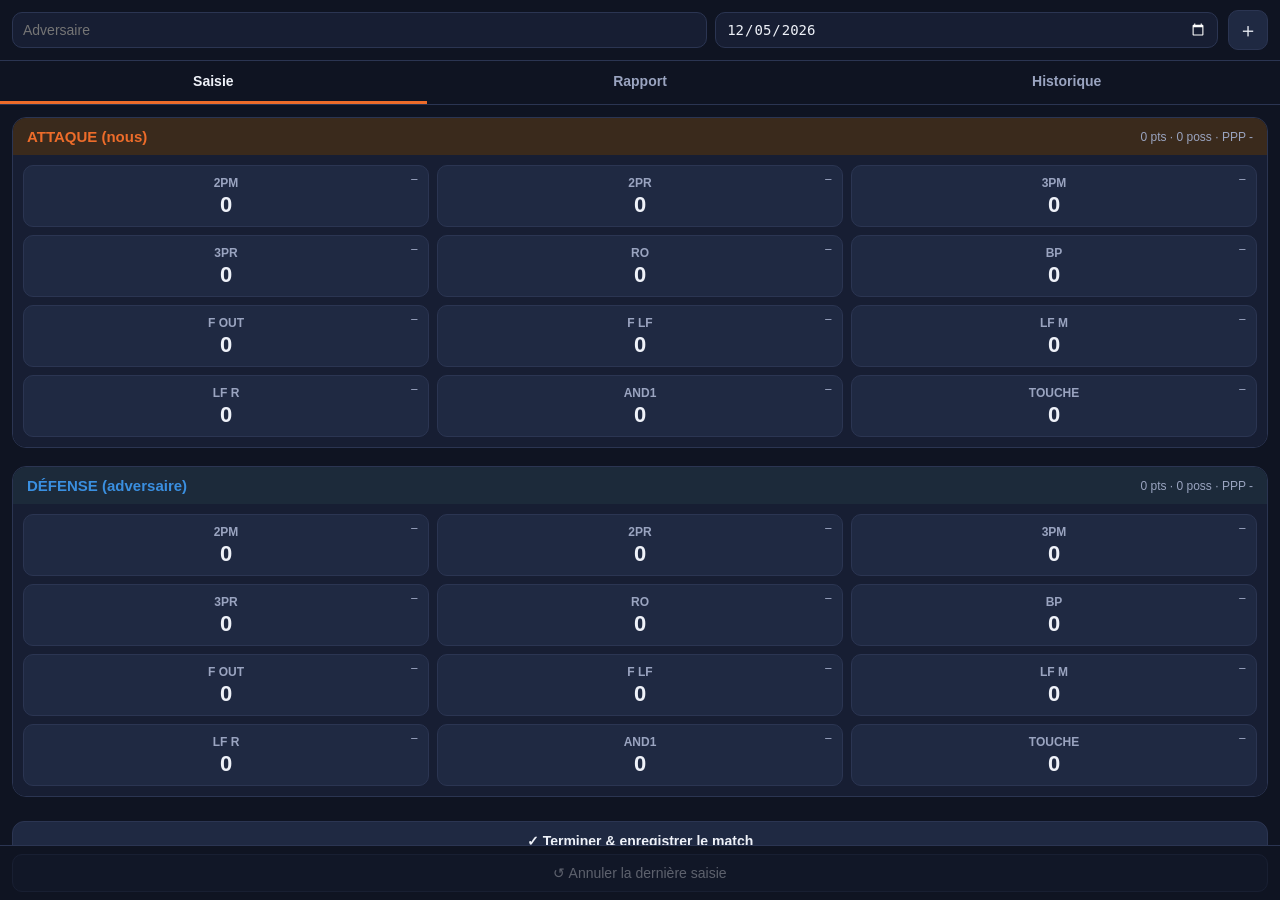
==== stats-match-pwa/index.html @ 960168a1 "Ajoute la PWA Stats Match (saisie live + rapport basket) Application web installable, indépendante d" ====
<!doctype html>
<html lang="fr">
<head>
  <meta charset="utf-8" />
  <meta name="viewport" content="width=device-width, initial-scale=1, viewport-fit=cover, maximum-scale=1" />
  <meta name="theme-color" content="#12182b" />
  <title>Stats Match</title>
  <link rel="manifest" href="manifest.webmanifest" />
  <link rel="icon" href="icons/icon-192.png" />
  <link rel="apple-touch-icon" href="icons/icon-192.png" />
  <link rel="stylesheet" href="style.css" />
</head>
<body>
  <header class="topbar">
    <div class="match-info">
      <input id="opponent" type="text" placeholder="Adversaire" maxlength="40" />
      <input id="matchDate" type="date" />
    </div>
    <button id="newMatchBtn" class="icon-btn" title="Nouveau match">＋</button>
  </header>

  <nav class="tabs">
    <button class="tab-btn active" data-tab="saisie">Saisie</button>
    <button class="tab-btn" data-tab="rapport">Rapport</button>
    <button class="tab-btn" data-tab="historique">Historique</button>
  </nav>

  <main id="app"></main>

  <footer class="undo-bar">
    <button id="undoBtn" disabled>↺ Annuler la dernière saisie</button>
  </footer>

  <div id="toast" class="toast" hidden></div>

  <script src="app.js"></script>
</body>
</html>
---- stats-match-pwa/style.css ----
:root {
  --bg: #0f1422;
  --bg-elev: #171e33;
  --bg-elev-2: #1f2942;
  --border: #2b3552;
  --text: #eef1f8;
  --text-dim: #9aa4c0;
  --off: #ed6c2a;
  --off-dim: #3a2a1c;
  --def: #3a8fe0;
  --def-dim: #1c2a3a;
  --good: #3ecf6a;
  --bad: #e05a4e;
  --radius: 14px;
}

* { box-sizing: border-box; }

html, body {
  margin: 0;
  padding: 0;
  background: var(--bg);
  color: var(--text);
  font-family: -apple-system, BlinkMacSystemFont, "Segoe UI", Roboto, Helvetica, Arial, sans-serif;
  -webkit-tap-highlight-color: transparent;
  overscroll-behavior-y: contain;
}

body {
  display: flex;
  flex-direction: column;
  height: 100dvh;
  padding-top: env(safe-area-inset-top);
  padding-bottom: env(safe-area-inset-bottom);
}

button {
  font-family: inherit;
  cursor: pointer;
}

.topbar {
  display: flex;
  align-items: center;
  gap: 10px;
  padding: 10px 12px;
  border-bottom: 1px solid var(--border);
  flex-shrink: 0;
}

.match-info {
  display: flex;
  gap: 8px;
  flex: 1;
  min-width: 0;
}

.match-info input {
  background: var(--bg-elev);
  border: 1px solid var(--border);
  color: var(--text);
  border-radius: 10px;
  padding: 8px 10px;
  font-size: 14px;
  min-width: 0;
}

#opponent { flex: 1.4; }
#matchDate { flex: 1; color-scheme: dark; }

.icon-btn {
  background: var(--bg-elev-2);
  border: 1px solid var(--border);
  color: var(--text);
  width: 40px;
  height: 40px;
  border-radius: 10px;
  font-size: 20px;
  line-height: 1;
  flex-shrink: 0;
}

.tabs {
  display: flex;
  border-bottom: 1px solid var(--border);
  flex-shrink: 0;
}

.tab-btn {
  flex: 1;
  background: none;
  border: none;
  color: var(--text-dim);
  padding: 12px 4px;
  font-size: 14px;
  font-weight: 600;
  border-bottom: 3px solid transparent;
}

.tab-btn.active {
  color: var(--text);
  border-bottom-color: var(--off);
}

main#app {
  flex: 1;
  overflow-y: auto;
  padding: 12px 12px 16px;
  -webkit-overflow-scrolling: touch;
}

.undo-bar {
  flex-shrink: 0;
  padding: 8px 12px calc(8px + env(safe-area-inset-bottom));
  border-top: 1px solid var(--border);
  background: var(--bg);
}

.undo-bar button {
  width: 100%;
  padding: 10px;
  border-radius: 10px;
  border: 1px solid var(--border);
  background: var(--bg-elev);
  color: var(--text);
  font-size: 14px;
}

.undo-bar button:disabled {
  opacity: 0.35;
}

/* Saisie */
.side-block {
  margin-bottom: 18px;
  border-radius: var(--radius);
  overflow: hidden;
  border: 1px solid var(--border);
}

.side-header {
  display: flex;
  justify-content: space-between;
  align-items: center;
  padding: 10px 14px;
  font-weight: 700;
  font-size: 15px;
}

.side-block.off .side-header { background: var(--off-dim); color: var(--off); }
.side-block.def .side-header { background: var(--def-dim); color: var(--def); }

.side-header .summary {
  font-weight: 500;
  font-size: 12px;
  color: var(--text-dim);
}

.stat-grid {
  display: grid;
  grid-template-columns: repeat(3, 1fr);
  gap: 8px;
  padding: 10px;
  background: var(--bg-elev);
}

.stat-btn {
  position: relative;
  background: var(--bg-elev-2);
  border: 1px solid var(--border);
  border-radius: 10px;
  padding: 10px 4px 8px;
  min-height: 62px;
  color: var(--text);
  display: flex;
  flex-direction: column;
  align-items: center;
  justify-content: center;
  gap: 2px;
  user-select: none;
}

.stat-btn:active {
  transform: scale(0.96);
  background: var(--bg-elev);
}

.stat-btn .short {
  font-size: 12px;
  font-weight: 700;
  color: var(--text-dim);
}

.stat-btn .count {
  font-size: 22px;
  font-weight: 700;
}

.stat-btn .minus {
  position: absolute;
  top: 2px;
  right: 4px;
  font-size: 13px;
  color: var(--text-dim);
  padding: 4px 6px;
}

/* Rapport */
.report-section {
  margin-bottom: 18px;
}

.report-section h3 {
  font-size: 13px;
  text-transform: uppercase;
  letter-spacing: 0.04em;
  color: var(--text-dim);
  margin: 0 0 8px;
}

.compare-row {
  display: flex;
  align-items: center;
  gap: 10px;
  padding: 8px 0;
  border-bottom: 1px solid var(--border);
}

.compare-row .val {
  width: 56px;
  text-align: center;
  font-weight: 700;
  font-size: 14px;
}

.compare-row .val.off { color: var(--off); }
.compare-row .val.def { color: var(--def); }

.compare-row .label {
  flex: 1;
  text-align: center;
  font-size: 12px;
  color: var(--text-dim);
}

.bar-track {
  flex: 1;
  height: 8px;
  border-radius: 4px;
  background: var(--bg-elev-2);
  overflow: hidden;
  display: flex;
}
.bar-track .off-fill { background: var(--off); height: 100%; }

.stat-cards {
  display: grid;
  grid-template-columns: 1fr 1fr;
  gap: 10px;
}

.stat-card {
  background: var(--bg-elev);
  border: 1px solid var(--border);
  border-radius: var(--radius);
  padding: 12px;
}

.stat-card .title {
  font-size: 12px;
  color: var(--text-dim);
  margin-bottom: 6px;
}

.stat-card .big {
  font-size: 26px;
  font-weight: 700;
}

.table {
  width: 100%;
  border-collapse: collapse;
  font-size: 13px;
}

.table th, .table td {
  text-align: center;
  padding: 8px 4px;
  border-bottom: 1px solid var(--border);
}

.table th:first-child, .table td:first-child {
  text-align: left;
  color: var(--text-dim);
}

.table th { color: var(--text-dim); font-weight: 600; font-size: 11px; text-transform: uppercase; }

/* Historique */
.history-item {
  display: flex;
  justify-content: space-between;
  align-items: center;
  gap: 10px;
  padding: 12px;
  border: 1px solid var(--border);
  border-radius: var(--radius);
  margin-bottom: 10px;
  background: var(--bg-elev);
}

.history-item .meta { display: flex; flex-direction: column; gap: 2px; }
.history-item .meta .opp { font-weight: 700; }
.history-item .meta .date { font-size: 12px; color: var(--text-dim); }
.history-item .score { font-weight: 700; font-size: 16px; }
.history-item .score .off { color: var(--off); }
.history-item .score .def { color: var(--def); }

.history-actions { display: flex; gap: 6px; }
.history-actions button {
  background: var(--bg-elev-2);
  border: 1px solid var(--border);
  color: var(--text);
  border-radius: 8px;
  padding: 6px 10px;
  font-size: 12px;
}

.empty-state {
  color: var(--text-dim);
  text-align: center;
  padding: 40px 20px;
  font-size: 14px;
}

.toast {
  position: fixed;
  bottom: calc(70px + env(safe-area-inset-bottom));
  left: 50%;
  transform: translateX(-50%);
  background: var(--bg-elev-2);
  border: 1px solid var(--border);
  color: var(--text);
  padding: 10px 16px;
  border-radius: 10px;
  font-size: 13px;
  z-index: 20;
  box-shadow: 0 6px 20px rgba(0,0,0,0.4);
}
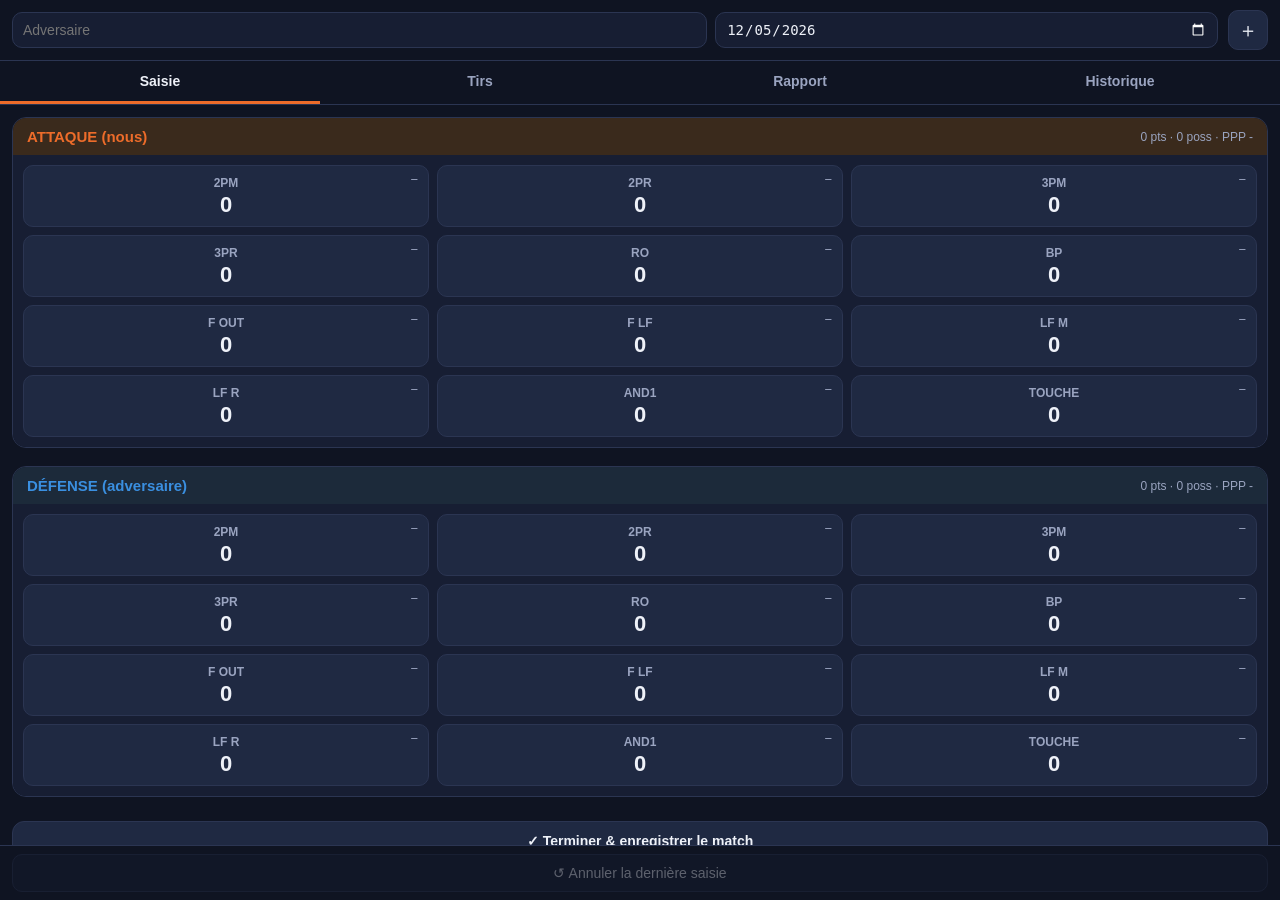
==== commit 1482acb3: "Ajoute la carte des tirs (demi-terrain FIBA) et le rapport par zone Nouvel onglet Tirs : on touche l" ====
--- a/stats-match-pwa/index.html
+++ b/stats-match-pwa/index.html
@@ -21,6 +21,7 @@
 
   <nav class="tabs">
     <button class="tab-btn active" data-tab="saisie">Saisie</button>
+    <button class="tab-btn" data-tab="tirs">Tirs</button>
     <button class="tab-btn" data-tab="rapport">Rapport</button>
     <button class="tab-btn" data-tab="historique">Historique</button>
   </nav>
--- a/stats-match-pwa/style.css
+++ b/stats-match-pwa/style.css
@@ -12,6 +12,8 @@
   --good: #3ecf6a;
   --bad: #e05a4e;
   --radius: 14px;
+  --court-bg: #1a2238;
+  --court-line: #8d97b5;
 }
 
 * { box-sizing: border-box; }
@@ -218,40 +220,64 @@
   margin: 0 0 8px;
 }
 
-.compare-row {
+.compare-stat {
+  padding: 10px 0;
+  border-bottom: 1px solid var(--border);
+}
+
+.compare-stat h4 {
+  margin: 0 0 8px;
+  font-size: 12px;
+  font-weight: 600;
+  text-transform: uppercase;
+  letter-spacing: 0.03em;
+  color: var(--text-dim);
+}
+
+.gauge-row {
   display: flex;
   align-items: center;
-  gap: 10px;
-  padding: 8px 0;
-  border-bottom: 1px solid var(--border);
-}
-
-.compare-row .val {
-  width: 56px;
-  text-align: center;
-  font-weight: 700;
-  font-size: 14px;
-}
-
-.compare-row .val.off { color: var(--off); }
-.compare-row .val.def { color: var(--def); }
-
-.compare-row .label {
+  gap: 8px;
+}
+
+.gauge-row + .gauge-row {
+  margin-top: 5px;
+}
+
+.gauge-label {
+  width: 36px;
+  flex-shrink: 0;
+  font-size: 11px;
+  font-weight: 600;
+  color: var(--text-dim);
+}
+
+.gauge-track {
   flex: 1;
-  text-align: center;
-  font-size: 12px;
-  color: var(--text-dim);
-}
-
-.bar-track {
-  flex: 1;
-  height: 8px;
-  border-radius: 4px;
+  height: 10px;
+  border-radius: 5px;
   background: var(--bg-elev-2);
   overflow: hidden;
-  display: flex;
-}
-.bar-track .off-fill { background: var(--off); height: 100%; }
+}
+
+.gauge-fill {
+  height: 100%;
+  border-radius: 5px;
+}
+
+.gauge-fill.off { background: var(--off); }
+.gauge-fill.def { background: var(--def); }
+
+.gauge-val {
+  width: 52px;
+  flex-shrink: 0;
+  text-align: right;
+  font-weight: 700;
+  font-size: 13px;
+}
+
+.gauge-val.off { color: var(--off); }
+.gauge-val.def { color: var(--def); }
 
 .stat-cards {
   display: grid;
@@ -347,3 +373,77 @@
   z-index: 20;
   box-shadow: 0 6px 20px rgba(0,0,0,0.4);
 }
+
+/* Export PDF (impression) */
+.print-header {
+  display: none;
+}
+
+@media print {
+  :root {
+    --court-bg: #ffffff;
+    --court-line: #555a6e;
+    --bg: #ffffff;
+    --bg-elev: #f5f5f7;
+    --bg-elev-2: #ececee;
+    --border: #d6d6da;
+    --text: #111318;
+    --text-dim: #55586a;
+  }
+
+  body {
+    height: auto;
+  }
+
+  .topbar,
+  .tabs,
+  .undo-bar,
+  .toast,
+  .no-print {
+    display: none !important;
+  }
+
+  main#app {
+    overflow: visible;
+    padding: 0;
+  }
+
+  .print-header {
+    display: block;
+    margin-bottom: 16px;
+  }
+
+  .print-header h1 {
+    font-size: 18px;
+    margin: 0 0 4px;
+  }
+
+  .print-header .sub {
+    font-size: 12px;
+    color: var(--text-dim);
+  }
+
+  .report-section,
+  .stat-card,
+  .side-block,
+  table {
+    break-inside: avoid;
+  }
+
+  .gauge-track {
+    background: var(--bg-elev-2);
+  }
+}
+
+/* Carte des tirs */
+.court { width: 100%; height: auto; display: block; border-radius: 10px; touch-action: manipulation; }
+.hint { color: var(--text-dim); font-size: 12px; margin: 8px 0; text-align: center; }
+.seg { display: flex; gap: 8px; }
+.seg-btn { flex: 1; padding: 10px; border-radius: 10px; border: 1px solid var(--border); background: var(--bg-elev); color: var(--text-dim); font-weight: 700; font-size: 14px; }
+.seg-btn.active.off { background: var(--off-dim); color: var(--off); border-color: var(--off); }
+.seg-btn.active.def { background: var(--def-dim); color: var(--def); border-color: var(--def); }
+.shot-actions { display: flex; gap: 10px; margin-top: 10px; }
+.shot-btn { flex: 1; padding: 14px; border-radius: 12px; border: 1px solid var(--border); font-size: 16px; font-weight: 700; color: var(--text); background: var(--bg-elev-2); }
+.shot-btn.made:not(:disabled) { background: #1d3d2a; border-color: var(--good); color: var(--good); }
+.shot-btn.miss:not(:disabled) { background: #3d201d; border-color: var(--bad); color: var(--bad); }
+.shot-btn:disabled { opacity: 0.35; }
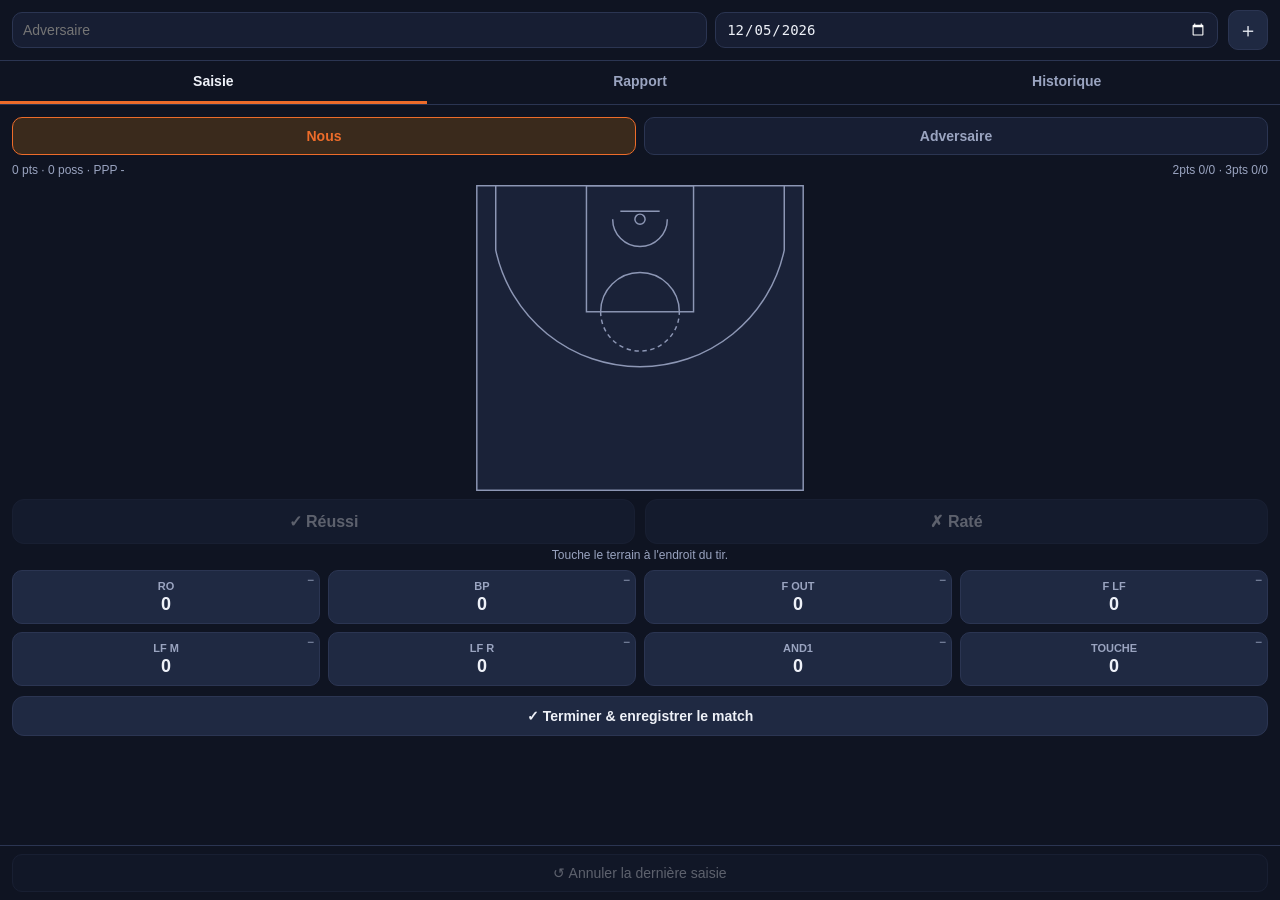
==== commit 24f71b5b: "Fusionne la saisie et la carte des tirs sur un seul ecran Les tirs se placent desormais directement " ====
--- a/stats-match-pwa/index.html
+++ b/stats-match-pwa/index.html
@@ -21,7 +21,6 @@
 
   <nav class="tabs">
     <button class="tab-btn active" data-tab="saisie">Saisie</button>
-    <button class="tab-btn" data-tab="tirs">Tirs</button>
     <button class="tab-btn" data-tab="rapport">Rapport</button>
     <button class="tab-btn" data-tab="historique">Historique</button>
   </nav>
--- a/stats-match-pwa/style.css
+++ b/stats-match-pwa/style.css
@@ -447,3 +447,15 @@
 .shot-btn.made:not(:disabled) { background: #1d3d2a; border-color: var(--good); color: var(--good); }
 .shot-btn.miss:not(:disabled) { background: #3d201d; border-color: var(--bad); color: var(--bad); }
 .shot-btn:disabled { opacity: 0.35; }
+
+/* Saisie fusionnée : terrain + stats */
+.shot-summary { display: flex; justify-content: space-between; gap: 8px; margin: 8px 0; font-size: 12px; color: var(--text-dim); }
+.court { max-height: 34dvh; margin: 0 auto; }
+#app .stat-grid { grid-template-columns: repeat(4, 1fr); padding: 0; background: none; }
+#app .stat-btn { min-height: 54px; padding: 6px 2px; }
+#app .stat-btn .count { font-size: 18px; }
+.shot-actions { margin-top: 8px; }
+.shot-btn { padding: 12px; }
+.hint { margin: 4px 0 8px; }
+#app .stat-btn .minus { top: 0; right: 1px; padding: 2px 4px; font-size: 12px; }
+#app .stat-btn .short { font-size: 11px; }
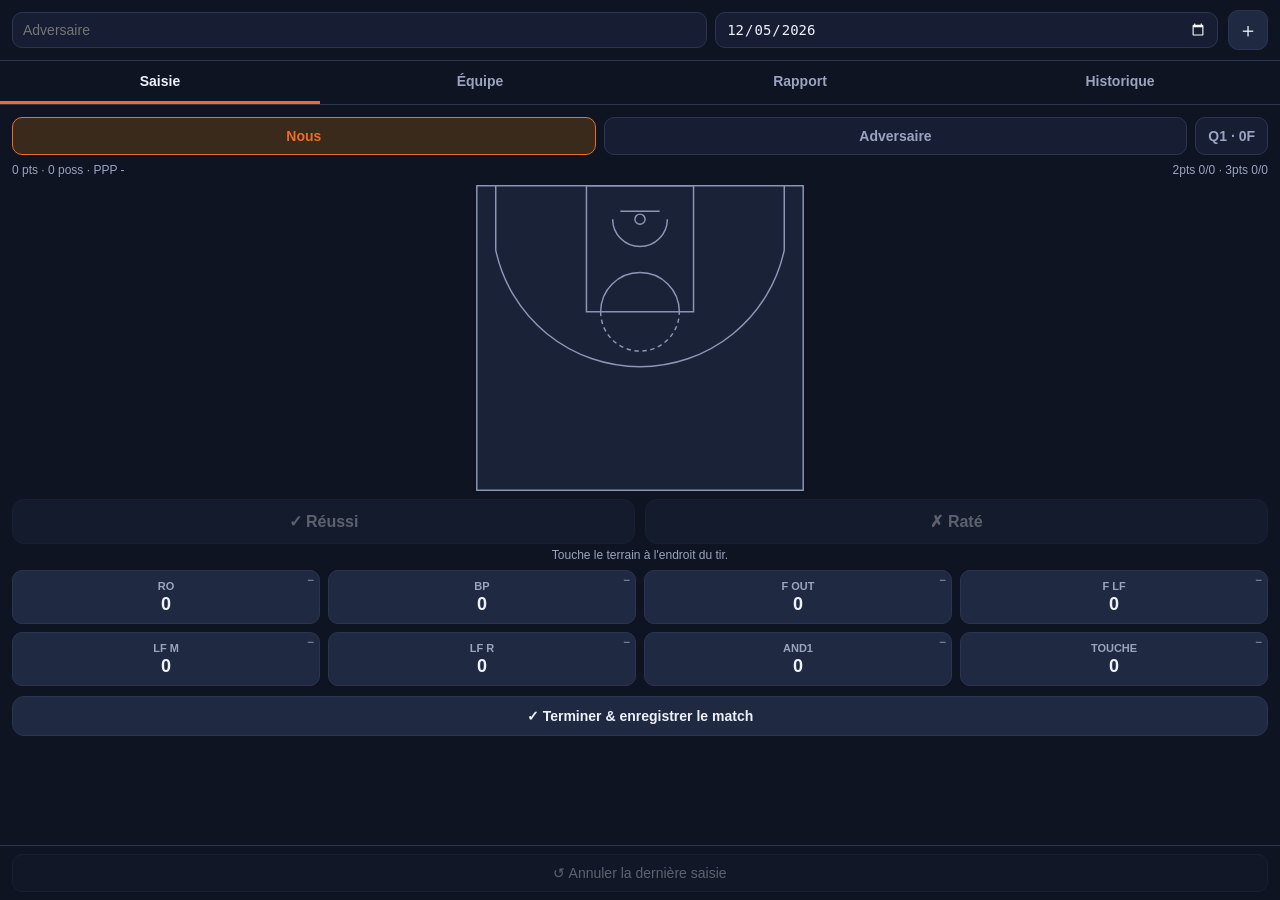
==== commit ff7b8ad1: "Ajoute le suivi des fautes par joueur, terrain/banc et quart-temps Nouvel onglet Equipe : effectif m" ====
--- a/stats-match-pwa/index.html
+++ b/stats-match-pwa/index.html
@@ -21,6 +21,7 @@
 
   <nav class="tabs">
     <button class="tab-btn active" data-tab="saisie">Saisie</button>
+    <button class="tab-btn" data-tab="equipe">Équipe</button>
     <button class="tab-btn" data-tab="rapport">Rapport</button>
     <button class="tab-btn" data-tab="historique">Historique</button>
   </nav>
--- a/stats-match-pwa/style.css
+++ b/stats-match-pwa/style.css
@@ -459,3 +459,61 @@
 .hint { margin: 4px 0 8px; }
 #app .stat-btn .minus { top: 0; right: 1px; padding: 2px 4px; font-size: 12px; }
 #app .stat-btn .short { font-size: 11px; }
+
+/* Fautes / équipe */
+.q-btn { flex: 0 0 auto; padding: 10px 12px; }
+.q-btn.lvl-watch { color: #e8c14a; border-color: #e8c14a; }
+.q-btn.lvl-warn { color: var(--off); border-color: var(--off); background: var(--off-dim); }
+.q-btn.lvl-out { color: var(--bad); border-color: var(--bad); background: #3d201d; }
+
+.pips { display: inline-flex; gap: 4px; }
+.pip { width: 12px; height: 12px; border-radius: 50%; border: 2px solid var(--border); }
+.pip.on { background: var(--text); border-color: var(--text); }
+.pips.lvl-watch .pip.on { background: #e8c14a; border-color: #e8c14a; }
+.pips.lvl-warn .pip.on { background: var(--off); border-color: var(--off); }
+.pips.lvl-out .pip.on { background: var(--bad); border-color: var(--bad); }
+
+.period-row { display: flex; gap: 6px; margin-bottom: 10px; }
+.period-btn { flex: 1; padding: 10px 0; border-radius: 10px; border: 1px solid var(--border); background: var(--bg-elev); color: var(--text-dim); font-weight: 700; }
+.period-btn.active { background: var(--off-dim); color: var(--off); border-color: var(--off); }
+
+.team-fouls { display: grid; grid-template-columns: 1fr 1fr; gap: 10px; margin-bottom: 16px; }
+.tf-card { background: var(--bg-elev); border: 1px solid var(--border); border-radius: var(--radius); padding: 10px; }
+.tf-title { display: flex; justify-content: space-between; font-size: 12px; color: var(--text-dim); margin-bottom: 8px; }
+.badge { display: inline-block; margin-top: 8px; padding: 2px 8px; border-radius: 8px; font-size: 11px; font-weight: 700; }
+.badge.bad { background: #3d201d; color: var(--bad); }
+.badge.good { background: #1d3d2a; color: var(--good); }
+.badge.none { visibility: hidden; }
+
+.sec-title { display: flex; justify-content: space-between; align-items: baseline; font-size: 13px; text-transform: uppercase; letter-spacing: 0.04em; color: var(--text-dim); margin: 14px 0 8px; }
+.warn-text { color: var(--off); }
+
+.player-row { display: flex; align-items: center; gap: 10px; padding: 8px 10px; margin-bottom: 8px; border: 1px solid var(--border); border-radius: 12px; background: var(--bg-elev); }
+.player-row.on { border-color: var(--good); }
+.court-toggle { width: 66px; padding: 10px 0; border-radius: 10px; border: 1px solid var(--border); background: var(--bg-elev-2); color: var(--text-dim); font-weight: 700; font-size: 12px; }
+.court-toggle.on { background: #1d3d2a; border-color: var(--good); color: var(--good); }
+.p-name { flex: 1; min-width: 0; font-size: 14px; }
+.p-fouls { display: flex; flex-direction: column; align-items: flex-end; gap: 4px; }
+.p-detail { font-size: 11px; color: var(--text-dim); }
+.p-minus { width: 34px; height: 34px; border-radius: 10px; border: 1px solid var(--border); background: var(--bg-elev-2); color: var(--text); font-size: 16px; }
+.p-minus:disabled { opacity: 0.3; }
+
+.roster-form { display: flex; gap: 8px; margin-bottom: 10px; }
+.roster-form input { background: var(--bg-elev); border: 1px solid var(--border); color: var(--text); border-radius: 10px; padding: 10px; font-size: 14px; min-width: 0; }
+#newNum { width: 64px; }
+#newName { flex: 1; }
+.roster-chips { display: flex; flex-wrap: wrap; gap: 6px; }
+.chip { display: inline-flex; align-items: center; gap: 6px; padding: 6px 10px; border-radius: 999px; background: var(--bg-elev-2); border: 1px solid var(--border); font-size: 13px; }
+.chip button { background: none; border: none; color: var(--text-dim); font-size: 13px; padding: 0 2px; }
+
+.foul-backdrop { position: fixed; inset: 0; background: rgba(0,0,0,0.6); z-index: 30; }
+.foul-sheet { position: fixed; left: 0; right: 0; bottom: 0; z-index: 31; background: var(--bg-elev); border-top: 1px solid var(--border); border-radius: 16px 16px 0 0; padding: 14px 12px calc(14px + env(safe-area-inset-bottom)); max-height: 75dvh; overflow-y: auto; }
+.foul-title { font-weight: 700; margin-bottom: 10px; display: flex; justify-content: space-between; }
+.foul-title span { color: var(--off); font-size: 13px; }
+.foul-grid { display: grid; grid-template-columns: 1fr 1fr; gap: 8px; }
+.foul-footer { display: grid; grid-template-columns: 1fr 1fr; gap: 8px; margin-top: 10px; }
+.foul-player { display: flex; flex-direction: column; align-items: flex-start; gap: 6px; padding: 12px 10px; border-radius: 12px; border: 1px solid var(--border); background: var(--bg-elev-2); color: var(--text); font-size: 14px; text-align: left; }
+.foul-player.on { border-color: var(--good); }
+.foul-player.lvl-warn { border-color: var(--off); }
+.foul-player.lvl-out { border-color: var(--bad); }
+.foul-footer .foul-player { align-items: center; justify-content: center; font-weight: 700; }
